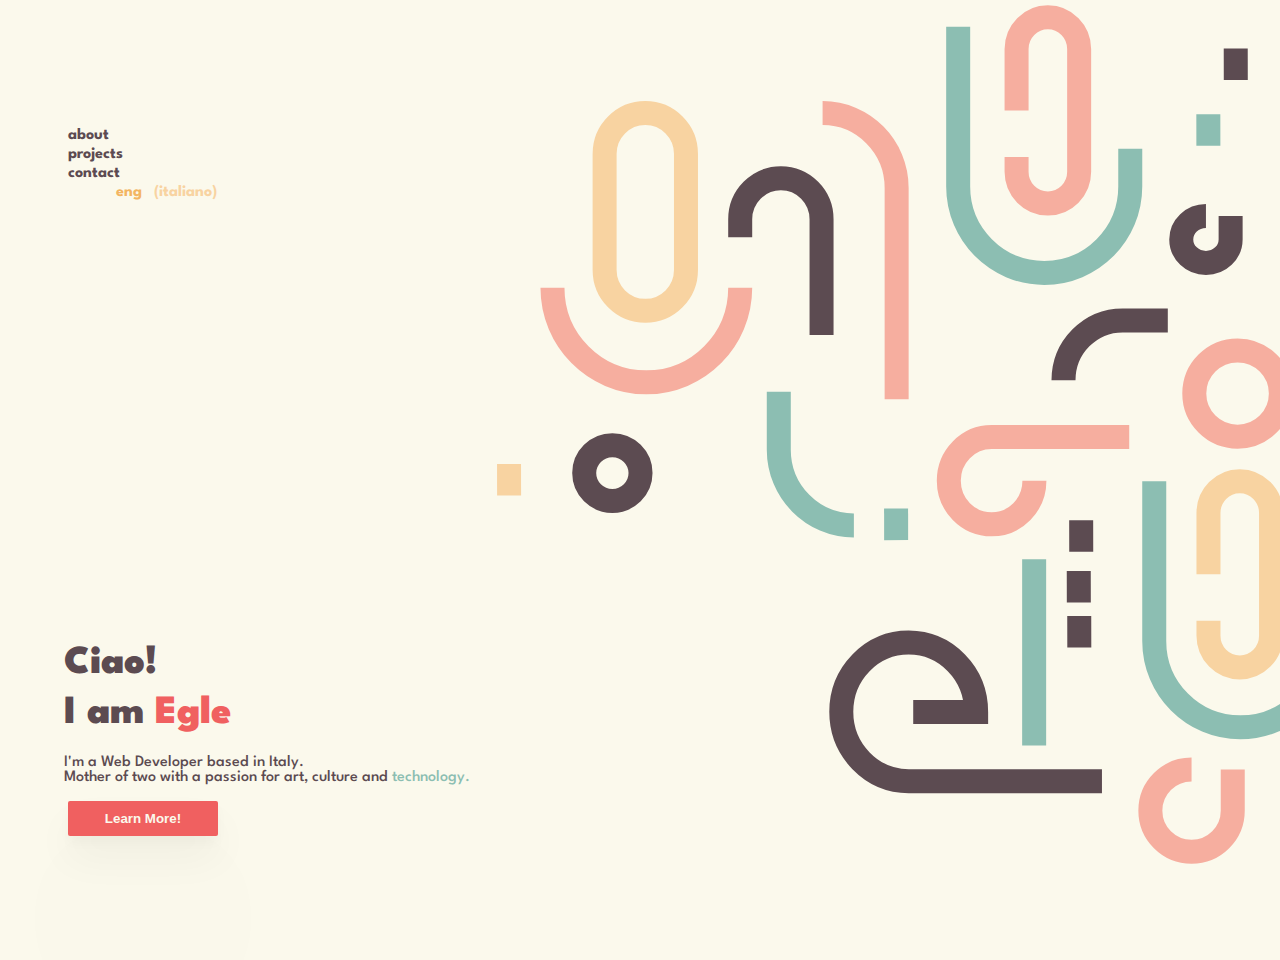
==== index.html @ eb86f4bd "first commit" ====
<!DOCTYPE html>
<html lang="en" dir="ltr">
  <head>
    <meta charset="utf-8">
    <title></title>
    <link rel="stylesheet" href="css/master.css">
    <link rel="preconnect" href="https://fonts.googleapis.com">
<link rel="preconnect" href="https://fonts.gstatic.com" crossorigin>
<link href="https://fonts.googleapis.com/css2?family=Spartan:wght@400;500;700;900&display=swap" rel="stylesheet">
<link href="https://fonts.googleapis.com/icon?family=Material+Icons"
      rel="stylesheet">

  </head>
  <body>

    <svg class="svg-mobile" viewBox="0 0 1600 1200" xmlns="http://www.w3.org/2000/svg">
      <g transform="matrix(1, 0, 0, 1, 465.953674, 8.863897)" id="Shape" fill-rule="nonzero" stroke-width="30" stroke="none" fill="none">
        <ellipse stroke="#F8D3A1" stroke-linejoin="round" cx="1050.595" cy="-29.487" rx="38" ry="37.5"/>
        <path d="M 1075.595 140.013 L 1112.142 140.013 C 1136.693 140.013 1156.595 120.985 1156.595 97.513 C 1156.595 74.041 1136.693 55.013 1112.142 55.013 L 1039.047 55.013 C 1014.496 55.013 994.595 74.041 994.595 97.513" stroke="#F6AE9F" stroke-linejoin="round"/>
        <path d="M 462.547 80.013 C 407.342 80.013 362.595 30.764 362.595 -29.987 C 362.595 -51.082 367.988 -70.79 377.346 -87.532 M 530.595 -139.987 L 462.547 -139.987 C 440.77 -139.987 420.617 -132.323 404.202 -119.313" stroke="#F8D3A1" stroke-linejoin="round"/>
        <path d="M 786.158 88.013 C 807.935 88.013 825.595 70.552 825.595 49.013 C 825.595 27.474 807.935 10.013 786.158 10.013 L 741.595 10.013" stroke="#F6AE9F" stroke-linejoin="round"/>
        <path d="M 65.595 -41.487 L 65.595 -99.834 C 65.595 -116.487 79.028 -129.987 95.595 -129.987 C 112.161 -129.987 125.595 -116.487 125.595 -99.834 L 125.595 16.86 C 125.595 33.513 112.161 47.013 95.595 47.013 C 79.028 47.013 65.595 33.513 65.595 16.86 L 65.595 2.763" stroke="#F6AE9F" stroke-linejoin="round"/>
        <path d="M 9.595 -120.987 L 9.595 30.842 C 9.595 76.224 46.531 113.013 92.095 113.013 C 137.658 113.013 174.595 76.224 174.595 30.842 L 174.595 -5.03" stroke="#8CBEB2" stroke-linejoin="round"/>
        <path d="M 597.595 -77.987 L 777.574 -77.987 C 846.068 -77.987 901.595 -22.246 901.595 46.513 C 901.595 115.272 846.068 171.013 777.574 171.013 L 723.426 171.013" stroke="#8CBEB2" stroke-linejoin="round"/>
        <path d="M 1080.595 176.013 L 1080.595 258.024 C 1080.595 293.364 1051.679 322.013 1016.006 322.013 L 965.595 322.013" stroke="#5C4B51" stroke-linejoin="round"/>
        <path d="M -162.405 226.013 L -162.405 281.006 C -162.405 320.774 -130.17 353.013 -90.405 353.013" stroke="#8CBEB2" stroke-linejoin="round"/>
        <path d="M 720.095 305.513 L 825.405 305.513 C 886.042 305.513 936.836 352.89 950.095 416.513" stroke="#5C4B51"/>
        <path d="M 935.595 186.313 C 935.595 160.19 956.864 139.013 983.095 139.013 C 1009.326 139.013 1030.595 160.19 1030.595 186.313 L 1030.595 220.713 C 1030.595 246.836 1009.326 268.013 983.095 268.013 C 956.864 268.013 935.595 246.836 935.595 220.713 L 935.595 186.313 Z" stroke="#8CBEB2" stroke-linejoin="round"/>
        <path d="M -49.406 233.013 L -49.405 32.21 C -49.405 -7.111 -81.193 -38.987 -120.405 -38.987" stroke="#F6AE9F" stroke-linejoin="round"/>
        <circle stroke="#8CBEB2" stroke-linejoin="round" cx="622.595" cy="81.013" r="32"/>
        <path d="M 622.595 171.013 C 673.402 171.013 714.595 130.495 714.595 80.513 C 714.595 30.531 673.402 -9.987 622.595 -9.987 C 571.787 -9.987 530.595 30.531 530.595 80.513" stroke="#F6AE9F" stroke-linejoin="round"/>
        <path d="M 467.095 -67.987 C 446.384 -67.987 429.595 -51.198 429.595 -30.487 C 429.595 -9.776 446.384 7.013 467.095 7.013 C 487.806 7.013 504.595 -9.776 504.595 -30.487 L 504.595 -67.987" stroke="#5C4B51" stroke-linejoin="round"/>
        <path d="M -199.405 127.013 C -199.405 176.719 -239.7 217.013 -289.405 217.013 C -339.111 217.013 -379.405 176.719 -379.405 127.013" stroke="#F6AE9F" stroke-linejoin="round"/>
        <path d="M -121.405 172.013 L -121.405 62.015 C -121.405 40.474 -138.866 23.013 -160.405 23.013 C -181.944 23.013 -199.405 40.474 -199.405 62.015 L -199.405 79.041" stroke="#5C4B51" stroke-linejoin="round"/>
        <ellipse stroke="#5C4B51" stroke-linejoin="round" cx="-352.405" cy="289.513" rx="27" ry="26.5"/>
        <path d="M -329.405 110.238 L -329.405 -0.212 C -329.405 -21.627 -311.944 -38.987 -290.405 -38.987 C -268.866 -38.987 -251.405 -21.627 -251.405 -0.212 L -251.405 110.238 C -251.405 131.653 -268.866 149.013 -290.405 149.013 C -311.944 149.013 -329.405 131.653 -329.405 110.238 Z" stroke="#F8D3A1" stroke-linejoin="round"/>
        <path d="M 563.595 172.013 L 475.52 172.013 C 419.782 172.013 374.595 217.232 374.595 273.013" stroke="#F6AE9F" stroke-linejoin="round"/>
        <path d="M 651.095 366.013 C 629.28 366.013 611.595 383.474 611.595 405.013 C 611.595 426.552 629.28 444.013 651.095 444.013 C 672.91 444.013 690.595 426.552 690.595 405.013 L 690.595 366.013" stroke="#F6AE9F" stroke-linejoin="round"/>
        <path d="M 741.595 366.013 L 806.125 366.013 C 849.465 366.013 884.595 400.935 884.595 444.013" stroke="#8CBEB2" stroke-linejoin="round"/>
        <path d="M 105.68 310.513 C 105.68 333.433 87.307 352.013 64.637 352.013 C 41.967 352.013 23.595 333.433 23.595 310.513 C 23.595 287.593 41.967 269.013 64.637 269.013 L 196.595 269.013" stroke="#F6AE9F" stroke-linejoin="round"/>
        <path d="M 249.595 399.513 L 249.595 341.166 C 249.595 324.513 263.028 311.013 279.595 311.013 C 296.161 311.013 309.595 324.513 309.595 341.166 L 309.595 457.86 C 309.595 474.513 296.161 488.013 279.595 488.013 C 263.028 488.013 249.595 474.513 249.595 457.86 L 249.595 443.763" stroke="#F8D3A1" stroke-linejoin="round"/>
        <path d="M 197.595 311.013 L 197.595 462.842 C 197.595 508.224 234.531 545.013 280.095 545.013 C 325.658 545.013 362.595 508.224 362.595 462.842 L 362.595 426.97" stroke="#8CBEB2" stroke-linejoin="round"/>
        <path d="M 210.595 176.013 L 167.29 176.013 C 135.977 176.013 110.595 201.533 110.595 233.013" stroke="#5C4B51" stroke-linejoin="round"/>
        <path d="M 249.095 133.013 C 249.095 139.083 249.095 231.565 249.095 269.013" stroke="#F6AE9F" stroke-linejoin="round"/>
        <path d="M 497.595 355.161 L 497.595 368.345 C 497.595 386.939 482.423 402.013 463.719 402.013 C 445.007 402.013 429.836 386.939 429.836 368.345 L 429.836 357.425 C 429.836 338.972 414.782 324.013 396.219 324.013 C 377.649 324.013 362.595 338.972 362.595 357.425 L 362.595 370.864" stroke="#8CBEB2" stroke-linejoin="round"/>
        <path d="M -268.323 290.22 C -268.304 300.22 -268.285 310.22 -268.266 320.22" stroke="#F6AE9F" stroke-linejoin="round"/>
        <path d="M -414.934 370.013 C -414.915 380.013 -414.896 390.013 -414.877 400.013" stroke="#F6AE9F" stroke-linejoin="round"/>
        <path d="M -463.934 296.013 C -463.915 306.013 -463.896 316.013 -463.877 326.013" stroke="#F8D3A1" stroke-linejoin="round"/>
        <path d="M -49.934 337.013 C -49.915 347.013 -49.896 357.013 -49.877 367.013" stroke="#8CBEB2" stroke-linejoin="round"/>
        <path d="M 248.066 20.013 C 248.085 30.013 248.104 40.013 248.123 50.013" stroke="#8CBEB2" stroke-linejoin="round"/>
        <path d="M 248.066 -36.987 C 248.085 -26.987 248.104 -16.987 248.123 -6.987" stroke="#5C4B51" stroke-linejoin="round"/>
      </g>
    </svg>

    <svg class="svg-large" viewBox="0 0 1600 1200" xmlns="http://www.w3.org/2000/svg">
      <path d="M 1270.718 138.024 L 1270.718 61.306 C 1270.718 39.409 1288.232 21.659 1309.829 21.659 C 1331.425 21.659 1348.939 39.409 1348.939 61.306 L 1348.939 214.744 C 1348.939 236.641 1331.425 254.391 1309.829 254.391 C 1288.232 254.391 1270.718 236.641 1270.718 214.744 L 1270.718 196.208" stroke="#F6AE9F" stroke-linejoin="round" fill-rule="nonzero" stroke-width="30" fill="none" style=""/>
      <path d="M 1197.715 33.493 L 1197.715 233.127 C 1197.715 292.799 1245.866 341.173 1305.266 341.173 C 1364.666 341.173 1412.818 292.799 1412.818 233.127 L 1412.818 185.961" stroke="#8CBEB2" stroke-linejoin="round" fill-rule="nonzero" stroke-width="30" fill="none" style=""/>
      <path d="M 973.485 489.753 L 973.485 562.062 C 973.485 614.353 1015.51 656.74 1067.348 656.74" stroke="#8CBEB2" stroke-linejoin="round" fill-rule="nonzero" stroke-width="30" fill="none" style=""/>
      <path d="M 1120.797 498.956 L 1120.799 234.928 C 1120.799 183.225 1079.357 141.313 1028.239 141.313" stroke="#F6AE9F" stroke-linejoin="round" fill-rule="nonzero" stroke-width="30" fill="none" style=""/>
      <path d="M 1507.429 269.922 C 1490.389 269.922 1476.575 283.072 1476.575 299.293 C 1476.575 315.514 1490.389 328.664 1507.429 328.664 C 1524.47 328.664 1538.285 315.514 1538.285 299.293 L 1538.285 269.922" stroke="#5C4B51" stroke-linejoin="round" fill-rule="nonzero" stroke-width="30" fill="none" style=""/>
      <path d="M 925.25 359.58 C 925.25 424.938 872.72 477.919 807.921 477.919 C 743.122 477.919 690.592 424.938 690.592 359.58" stroke="#F6AE9F" stroke-linejoin="round" fill-rule="nonzero" stroke-width="30" fill="none" style=""/>
      <path d="M 1026.935 418.75 L 1026.935 274.117 C 1026.935 245.794 1004.172 222.834 976.093 222.834 C 948.013 222.834 925.25 245.794 925.25 274.117 L 925.25 296.504" stroke="#5C4B51" stroke-linejoin="round" fill-rule="nonzero" stroke-width="30" fill="none" style=""/>
      <ellipse stroke="#5C4B51" stroke-linejoin="round" cx="765.461" cy="591.371" rx="35.199" ry="34.844" fill-rule="nonzero" stroke-width="30" fill="none" style=""/>
      <path d="M 755.775 337.523 L 755.775 192.296 C 755.775 164.138 778.539 141.313 806.618 141.313 C 834.697 141.313 857.46 164.138 857.46 192.296 L 857.46 337.523 C 857.46 365.682 834.697 388.508 806.618 388.508 C 778.539 388.508 755.775 365.682 755.775 337.523 Z" stroke="#F8D3A1" stroke-linejoin="round" fill-rule="nonzero" stroke-width="30" fill="none" style=""/>
      <path d="M 1489.445 962.007 C 1461.005 962.007 1437.95 984.967 1437.95 1013.287 C 1437.95 1041.607 1461.005 1064.567 1489.445 1064.567 C 1517.883 1064.567 1540.939 1041.607 1540.939 1013.287 L 1540.939 962.007" stroke="#F6AE9F" stroke-linejoin="round" fill-rule="nonzero" stroke-width="30" fill="none" style=""/>
      <path d="M 1377.442 976.44 L 1135.927 976.44 C 1089.383 976.416 1051.633 937.624 1051.612 889.79 C 1051.59 841.957 1089.301 803.199 1135.847 803.222 C 1182.388 803.247 1220.141 842.038 1220.159 889.872 L 1141.524 889.872 L 1141.524 889.872" stroke="#5C4B51" fill-rule="nonzero" stroke-width="30" fill="none" style=""/>
      <path d="M 1292.68 699.208 C 1292.68 710.985 1292.68 859.269 1292.68 931.938" stroke="#8CBEB2" stroke-linejoin="round" fill-rule="nonzero" stroke-width="30" fill="none" style=""/>
      <path d="M 1293.009 600.86 C 1293.009 630.996 1269.059 655.426 1239.503 655.426 C 1209.949 655.426 1185.999 630.996 1185.999 600.86 C 1185.999 570.722 1209.949 546.291 1239.503 546.291 L 1411.53 546.291" stroke="#F6AE9F" stroke-linejoin="round" fill-rule="nonzero" stroke-width="30" fill="none" style=""/>
      <path d="M 1510.592 717.883 L 1510.592 641.164 C 1510.592 619.268 1528.105 601.516 1549.701 601.516 C 1571.297 601.516 1588.81 619.268 1588.81 641.164 L 1588.81 794.602 C 1588.81 816.498 1571.297 834.249 1549.701 834.249 C 1528.105 834.249 1510.592 816.498 1510.592 794.602 L 1510.592 776.065" stroke="#F8D3A1" stroke-linejoin="round" fill-rule="nonzero" stroke-width="30" fill="none" style=""/>
      <path d="M 1442.802 601.516 L 1442.802 801.152 C 1442.802 860.824 1490.953 909.197 1550.354 909.197 C 1609.752 909.197 1657.904 860.824 1657.904 801.152 L 1657.904 753.985" stroke="#8CBEB2" stroke-linejoin="round" fill-rule="nonzero" stroke-width="30" fill="none" style=""/>
      <path d="M 1459.75 400.478 L 1403.294 400.478 C 1362.474 400.478 1329.383 434.034 1329.383 475.425" stroke="#5C4B51" stroke-linejoin="round" fill-rule="nonzero" stroke-width="30" fill="none" style=""/>
      <ellipse stroke="#F6AE9F" stroke-linejoin="round" cx="1546.965" cy="491.879" rx="54.101" ry="53.91" fill-rule="nonzero" stroke-width="30" fill="none" style=""/>
      <path d="M 636.295 579.981 C 636.319 593.128 636.345 606.278 636.371 619.427" stroke="#F8D3A1" stroke-linejoin="round" fill-rule="nonzero" stroke-width="30" fill="none" style=""/>
      <path d="M 1120.109 635.704 C 1120.134 648.851 1120.159 662 1120.185 675.149" stroke="#8CBEB2" stroke-linejoin="round" fill-rule="nonzero" stroke-width="30" fill="none" style=""/>
      <path d="M 1510.403 142.768 C 1510.427 155.917 1510.452 169.065 1510.478 182.214" stroke="#8CBEB2" stroke-linejoin="round" fill-rule="nonzero" stroke-width="30" fill="none" style=""/>
      <path d="M 1544.663 60.571 C 1544.687 73.72 1544.713 86.868 1544.738 100.018" stroke="#5C4B51" stroke-linejoin="round" fill-rule="nonzero" stroke-width="30" fill="none" style=""/>
      <path d="M 1351.464 650.343 C 1351.489 663.492 1351.514 676.639 1351.539 689.788" stroke="#5C4B51" stroke-linejoin="round" fill-rule="nonzero" stroke-width="30" fill="none" style=""/>
      <path d="M 1348.453 713.777 C 1348.479 726.926 1348.504 740.073 1348.53 753.223" stroke="#5C4B51" stroke-linejoin="round" fill-rule="nonzero" stroke-width="30" fill="none" style=""/>
      <path d="M 1349.05 769.962 C 1349.074 783.111 1349.101 796.258 1349.126 809.407" stroke="#5C4B51" stroke-linejoin="round" fill-rule="nonzero" stroke-width="30" fill="none" style=""/>
    </svg>
    <header class="margins">
      <nav>
        <ul>

          <li><a href="about.html">about</a></li>
          <li><a href="projects.html">projects</a></li>
          <li><a href="contact.html">contact</a></li>

                <li> <span class="lang"> <span class="active"> <a href="#">eng</a> </span>
                  <a href="#"> <span class="inactive">(italiano)</span></span></a> </li>


        </ul>
      </nav>
    </header>

    <main><span class="large-heading"><span >Ciao!</span> <br>I am <span
    class="primary-text">Egle</span></span> <p class="text-block">I'm a Web
    Developer based in Italy. <br>Mother of two with a passion for art, culture
    and <span class="secondary-text">technology.</span> </p>

  <a href="#"> <button type="button" name="button">Learn More!</button> </a> </main>




  </body>
</html>
---- css/master.css ----
:root {

  --pale-silver: rgb(204, 192, 196);
  --jet-stream: rgb(163, 142, 149);
  --dark-liver: rgb(92, 75, 81);

  --eton-blue: rgb(140, 190, 178);

  --floral-white: rgb(251, 249, 236);
  --lemon-meringue: rgb(242, 235, 191);

  --deep-champagne: rgb(248, 211, 161);
  --rajah: rgb(243, 181, 98);

  --pastel-red: rgb(240, 96, 96);









}

* {
  margin: 0;
  padding: 0;
}

body {
  background-color: var(--floral-white);
  margin-left: 3rem;
  margin-right: 3rem;

  font-family: 'Spartan', sans-serif;
  color: var(--dark-liver);


}

main {
  position: absolute;
  bottom: 2rem;
}

@media screen and (min-width: 600px) {
    body {
      margin-left: 4rem;
      margin-right: 4rem;
    }
    main {
      bottom: 4rem;
    }
  }


svg {
  position: absolute;
  right: 0;
  top: 0;
  z-index: 0;
}

.svg-large {
  display: none;
}

@media screen and (min-width: 600px) {
  .svg-mobile {
    display: none;
  }

  .svg-large {
    display: block;
  }
}


/* NAVIGATION */


header {
  margin-top: 8rem;
  position: relative;
  z-index: 1;
}

nav > ul > li {
  list-style: none;
  font-weight: 700;
  margin-bottom: 4px;
}


.home {
  background-color: var(--dark-liver);
  padding: 5px;
  border-radius: 50%;
  color: var(--floral-white);
  margin-bottom: 1rem;
}

.home:hover {
  background-color: var(--rajah);
}



.lang {

  margin: 3rem;

}

.active {
  color: var(--rajah);
}

.inactive {
  color: var(--deep-champagne);
}


.active:hover , .inactive:hover {
  background-color: var(--rajah);
  color: var(--lemon-meringue);
}



/* TYPOGRAPHY */


a {
  text-decoration: none;
  color: inherit;
  padding: 4px;
}

li > a:hover {
background-color: var(--rajah);


}


.large-heading {
  font-size: 2.5rem;
  font-weight: 900;
  line-height: 1.25;

}

.text-block {
  margin-top: 1rem;
}

.secondary-text {
  color: var(--eton-blue);
}

.primary-text {
  color: var(--pastel-red);
}

p {
  font-weight: 500;
}




button {

  width: 150px;
  height: 35px;
  border: none;
  margin-top: 1rem;
  font-weight: 700;
  box-shadow:
    0 6.7px 12px rgba(0, 0, 0, 0.028),
    0 22.3px 40.2px rgba(0, 0, 0, 0.042),
    0 100px 180px rgba(0, 0, 0, 0.07);
    border-radius: 2px;

    background-color: var(--pastel-red);
    color: var(--floral-white);

}

button:hover {

  background-color: var(--floral-white);
  color: var(--eton-blue);
  border: 1px solid var(--eton-blue);

}
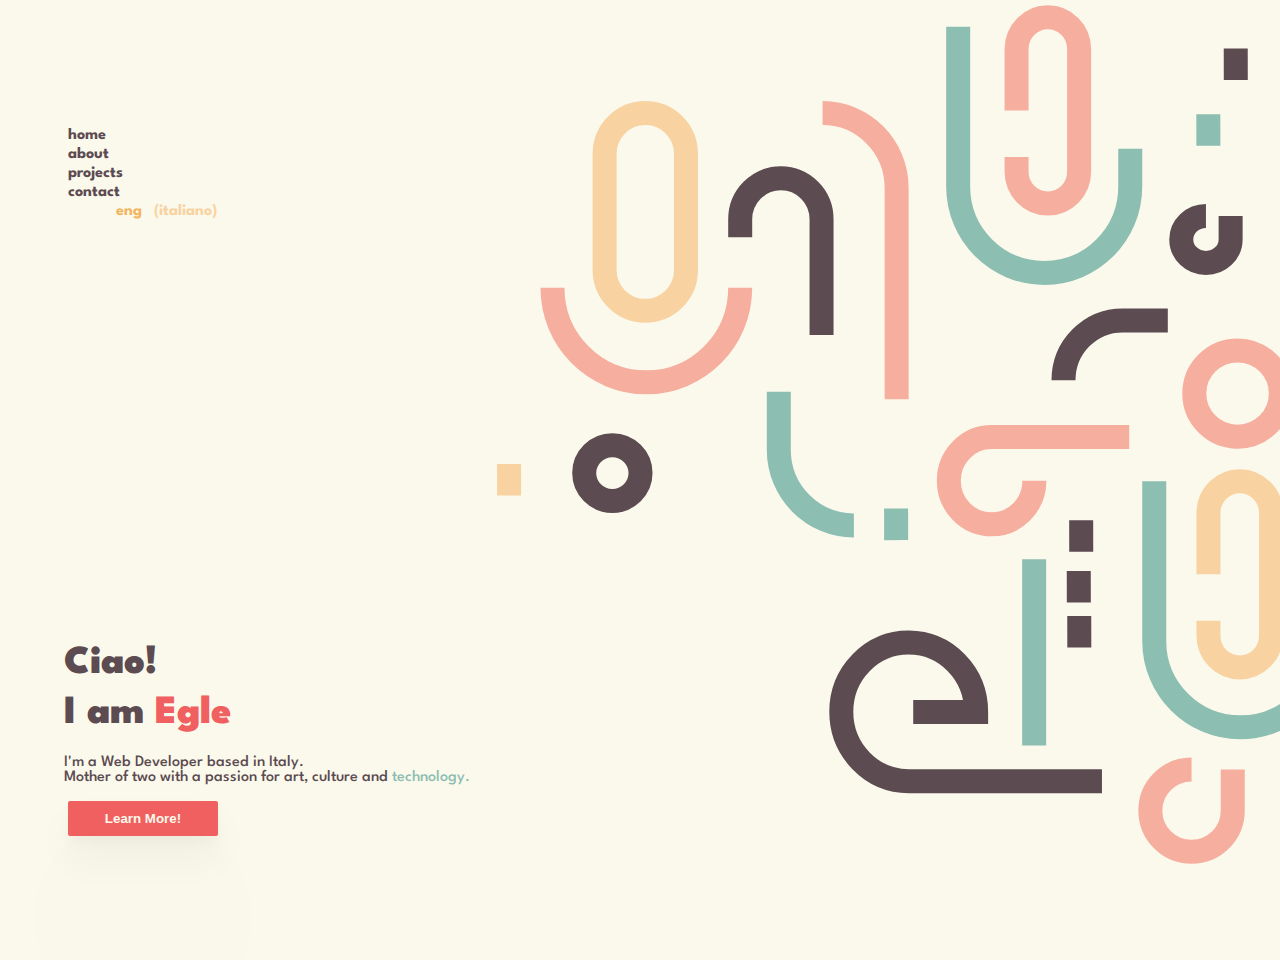
==== commit 05e3a9aa: "project cards and small fixes" ====
--- a/index.html
+++ b/index.html
@@ -2,6 +2,7 @@
 <html lang="en" dir="ltr">
   <head>
     <meta charset="utf-8">
+    <meta name="viewport" content="width=device-width, initial-scale=1">
     <title></title>
     <link rel="stylesheet" href="css/master.css">
     <link rel="preconnect" href="https://fonts.googleapis.com">
@@ -81,7 +82,7 @@
     <header class="margins">
       <nav>
         <ul>
-
+          <li><a href="index.html">home</a></li>
           <li><a href="about.html">about</a></li>
           <li><a href="projects.html">projects</a></li>
           <li><a href="contact.html">contact</a></li>
@@ -99,7 +100,7 @@
     Developer based in Italy. <br>Mother of two with a passion for art, culture
     and <span class="secondary-text">technology.</span> </p>
 
-  <a href="#"> <button type="button" name="button">Learn More!</button> </a> </main>
+  <a href="#"> <button type="button" name="button" class="shadow">Learn More!</button> </a> </main>
 
 
 
--- a/css/master.css
+++ b/css/master.css
@@ -25,6 +25,7 @@
 }
 
 * {
+  box-sizing: border-box;
   margin: 0;
   padding: 0;
 }
@@ -33,7 +34,6 @@
   background-color: var(--floral-white);
   margin-left: 3rem;
   margin-right: 3rem;
-
   font-family: 'Spartan', sans-serif;
   color: var(--dark-liver);
 
@@ -83,13 +83,13 @@
 
 header {
   margin-top: 8rem;
+  margin-bottom: 4rem;
   position: relative;
   z-index: 1;
 }
 
 nav > ul > li {
   list-style: none;
-  font-weight: 700;
   margin-bottom: 4px;
 }
 
@@ -134,12 +134,13 @@
 
 
 a {
+  font-weight: 700;
   text-decoration: none;
   color: inherit;
   padding: 4px;
 }
 
-li > a:hover {
+a:hover {
 background-color: var(--rajah);
 
 
@@ -163,6 +164,18 @@
 
 .primary-text {
   color: var(--pastel-red);
+}
+
+.tertiary-text {
+  color: var(--rajah);
+}
+
+.quaternary-text {
+  color: var(--deep-champagne);
+}
+
+.quinary-text {
+
 }
 
 p {
@@ -179,21 +192,61 @@
   border: none;
   margin-top: 1rem;
   font-weight: 700;
+    border-radius: 2px;
+
+
+    background-color: var(--pastel-red);
+    color: var(--floral-white);
+
+}
+
+button:hover {
+
+  background-color: var(--floral-white);
+  color: var(--eton-blue);
+  border: 1px solid var(--eton-blue);
+
+}
+
+/* CARDS */
+
+.card {
+  display: flex;
+  flex-direction: column;
+  justify-content: space-between;
+  position: relative;
+  width: 300px;
+
+  margin-bottom: 1.5rem;
+  border-radius: 10px;
+  border: solid 1px var(--lemon-meringue);
+  background-color: rgb(255, 255, 255);
+
+}
+
+.card-text {
+  padding: 2rem 2rem 3rem;
+}
+
+.card h3,
+.card p {
+  margin-bottom: 0.75rem;
+}
+
+
+
+.card-image {
+  border-radius: 10px 10px 0 0;
+  object-fit: cover;
+}
+
+
+/* UTILITIES */
+
+.shadow {
   box-shadow:
     0 6.7px 12px rgba(0, 0, 0, 0.028),
     0 22.3px 40.2px rgba(0, 0, 0, 0.042),
     0 100px 180px rgba(0, 0, 0, 0.07);
-    border-radius: 2px;
-
-    background-color: var(--pastel-red);
-    color: var(--floral-white);
-
-}
-
-button:hover {
-
-  background-color: var(--floral-white);
-  color: var(--eton-blue);
-  border: 1px solid var(--eton-blue);
-
-}
+
+}
